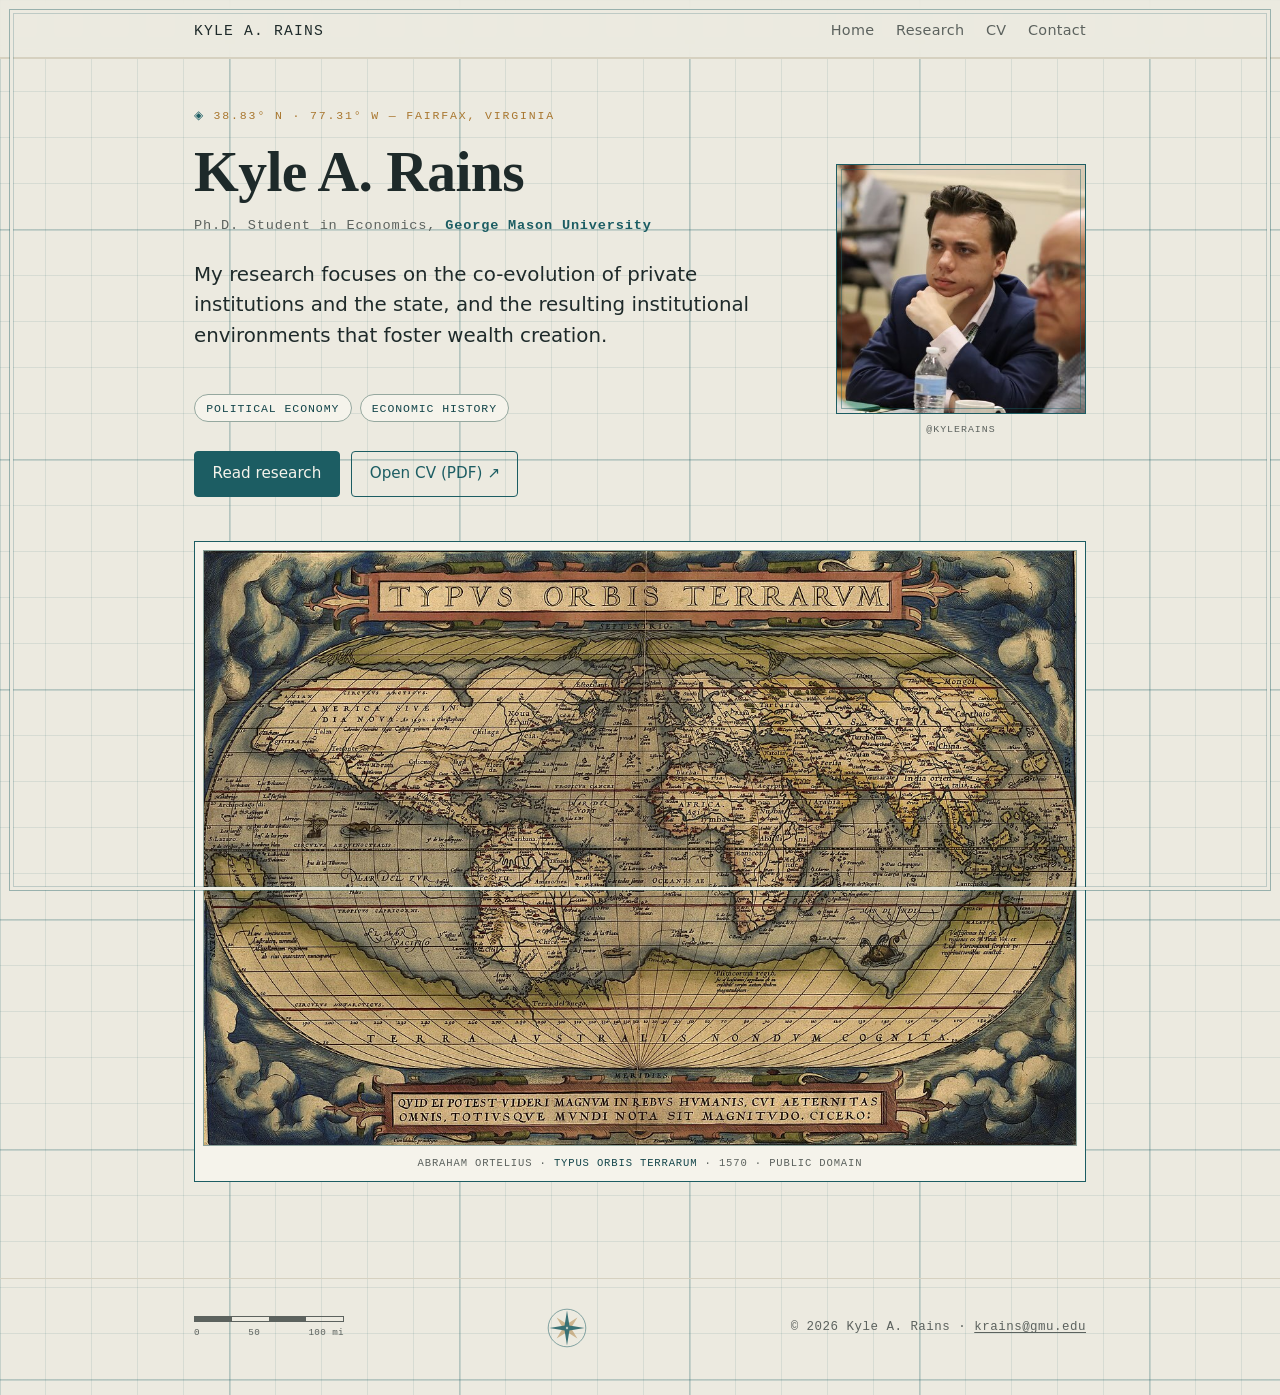
==== index.html @ bfa91903 "Kyle A. Rains website: cartographic multi-page site with Ortelius map" ====
<!DOCTYPE html>
<html lang="en">
<head>
  <meta charset="UTF-8">
  <meta name="viewport" content="width=device-width, initial-scale=1.0">
  <title>Kyle A. Rains</title>
  <meta name="description" content="Kyle A. Rains is a PhD student in economics at George Mason University studying political economy and economic history — the co-evolution of private institutions and the state.">
  <link rel="stylesheet" href="/style.css">
</head>
<body>

  <header class="site-header">
    <div class="wrap">
      <nav class="nav" aria-label="Primary">
        <a class="brand" href="/">Kyle&nbsp;A.&nbsp;Rains</a>
        <ul class="nav-links">
          <li><a href="/" aria-current="page">Home</a></li>
          <li><a href="/research">Research</a></li>
          <li><a href="/cv">CV</a></li>
          <li><a href="/contact">Contact</a></li>
        </ul>
      </nav>
    </div>
  </header>

  <main>
    <div class="wrap">
      <section class="hero">
        <div class="hero-intro">
          <div class="hero-text">
            <p class="coord">38.83° N · 77.31° W — Fairfax, Virginia</p>
            <h1>Kyle A. Rains</h1>
            <p class="role">Ph.D. Student in Economics, <strong>George Mason University</strong></p>
            <p class="lead">
              My research focuses on the co-evolution of private institutions and the
              state, and the resulting institutional environments that foster wealth creation.
            </p>
            <ul class="fields">
              <li>Political Economy</li>
              <li>Economic History</li>
            </ul>
            <div class="actions">
              <a class="btn btn-primary" href="/research">Read research</a>
              <a class="btn btn-ghost" href="/cv.pdf" target="_blank" rel="noopener">Open CV (PDF) ↗</a>
            </div>
          </div>
          <div class="hero-media">
            <div class="portrait-frame">
              <img src="/portrait.jpg" alt="Portrait of Kyle A. Rains" width="250" height="250">
            </div>
            <p class="portrait-cap">@KyleRains</p>
          </div>
        </div>

        <div class="mapbanner">
          <figure class="mapfig">
            <img src="/map.jpg" alt="Abraham Ortelius, Typus Orbis Terrarum, a 1570 world map" width="1280" height="872" loading="lazy">
            <figcaption>Abraham Ortelius · <span>Typus Orbis Terrarum</span> · 1570 · Public domain</figcaption>
          </figure>
        </div>
      </section>
    </div>
  </main>

  <footer class="site-footer">
    <div class="wrap">
      <div class="scalebar" aria-hidden="true">
        <div class="bar"><span></span><span></span><span></span><span></span></div>
        <div class="ticks"><span>0</span><span>50</span><span>100&nbsp;mi</span></div>
      </div>
      <svg class="rose" viewBox="0 0 100 100" role="img" aria-label="Compass rose">
        <circle cx="50" cy="50" r="47" fill="none" stroke="currentColor" stroke-width="1.5"></circle>
        <polygon points="76,24 60,50 76,76 50,60 24,76 40,50 24,24 50,40" fill="#A9772F" fill-opacity="0.55"></polygon>
        <polygon points="50,6 56,44 94,50 56,56 50,94 44,56 6,50 44,44" fill="currentColor"></polygon>
        <circle cx="50" cy="50" r="3" fill="#ECEAE0" stroke="currentColor" stroke-width="0.8"></circle>
      </svg>
      <span>© 2026 Kyle A. Rains · <a href="mailto:krains@gmu.edu">krains@gmu.edu</a></span>
    </div>
  </footer>

</body>
</html>
---- style.css ----
/* ============================================================
   Kyle A. Rains — cartographic theme
   A deliberately single, light "survey map" look:
   parchment ground, faint coordinate graticule, teal ink,
   monospace map labels. Edit colors/type in the tokens below.
   ============================================================ */

:root {
  /* palette — aged survey map */
  --paper:      #ECEAE0;   /* parchment ground              */
  --surface:    #F5F3EB;   /* raised panels                 */
  --ink:        #1E2A2A;   /* dark teal-charcoal text       */
  --muted:      #5C625E;   /* secondary text                */
  --line:       #D6D1C0;   /* contour hairlines             */
  --teal:       #1C5D63;   /* primary ink (links, headings) */
  --teal-deep:  #14464B;
  --sea:        #3E7C83;   /* lighter teal (hover)          */
  --brass:      #A9772F;   /* compass / marker accent       */
  --grid:       rgba(28, 93, 99, 0.10);   /* graticule lines */
  --grid-major: rgba(28, 93, 99, 0.18);

  --font-serif: "Iowan Old Style", "Palatino Linotype", Palatino,
                "Book Antiqua", Georgia, serif;
  --font-sans:  system-ui, -apple-system, "Segoe UI", Roboto,
                Helvetica, Arial, sans-serif;
  --font-mono:  ui-monospace, "Cascadia Code", "Cascadia Mono",
                Consolas, "SFMono-Regular", Menlo, monospace;

  --measure: 66ch;
  --radius: 4px;
}

* { box-sizing: border-box; }

html {
  -webkit-text-size-adjust: 100%;
  color-scheme: light;   /* committed single (map) theme */
  scroll-behavior: smooth;
  scroll-padding-top: 5rem;
}
@media (prefers-reduced-motion: reduce) { html { scroll-behavior: auto; } }

body {
  margin: 0;
  color: var(--ink);
  font-family: var(--font-sans);
  font-size: 1.0625rem;
  line-height: 1.65;
  -webkit-font-smoothing: antialiased;
  text-rendering: optimizeLegibility;

  /* coordinate graticule over parchment */
  background-color: var(--paper);
  background-image:
    linear-gradient(var(--grid) 1px, transparent 1px),
    linear-gradient(90deg, var(--grid) 1px, transparent 1px),
    linear-gradient(var(--grid-major) 1.5px, transparent 1.5px),
    linear-gradient(90deg, var(--grid-major) 1.5px, transparent 1.5px);
  background-size: 46px 46px, 46px 46px, 230px 230px, 230px 230px;
  background-position: -1px -1px;
}

/* map "neatline" frame around the whole page */
body::after {
  content: ""; position: fixed; inset: 9px; pointer-events: none; z-index: 40;
  border: 1px solid color-mix(in srgb, var(--teal) 40%, transparent);
  box-shadow: inset 0 0 0 3px var(--paper),
              inset 0 0 0 4px color-mix(in srgb, var(--teal) 22%, transparent);
}
@media (max-width: 640px) { body::after { inset: 5px; } }

.wrap { width: 100%; max-width: 940px; margin: 0 auto; padding: 0 1.5rem; }

/* ---- map-label helpers ---- */
.coord {
  font-family: var(--font-mono);
  text-transform: uppercase;
  letter-spacing: 0.16em;
  font-size: 0.72rem;
  color: var(--brass);
  margin: 0 0 0.9rem;
}
.coord::before { content: "◈ "; color: var(--teal); }

/* ---- header / nav ---- */
.site-header {
  position: sticky; top: 0; z-index: 20;
  background: color-mix(in srgb, var(--paper) 90%, transparent);
  backdrop-filter: saturate(140%) blur(6px);
  border-bottom: 1px solid var(--line);
  box-shadow: 0 1px 0 var(--line);   /* double neatline */
}
.nav {
  display: flex; align-items: baseline; justify-content: space-between;
  flex-wrap: wrap; gap: 0.4rem 1.25rem; padding: 0.95rem 0 0.85rem;
}
.brand {
  font-family: var(--font-mono);
  font-size: 0.92rem; letter-spacing: 0.08em; text-transform: uppercase;
  color: var(--ink); text-decoration: none; white-space: nowrap;
}
.brand:hover { color: var(--teal); }
.nav-links { display: flex; flex-wrap: wrap; gap: 0.2rem 1.35rem; list-style: none; margin: 0; padding: 0; }
.nav-links a {
  color: var(--muted); text-decoration: none; font-size: 0.9rem;
  letter-spacing: 0.02em; padding-bottom: 2px;
  border-bottom: 1.5px solid transparent; transition: color .15s, border-color .15s;
}
.nav-links a:hover { color: var(--ink); border-bottom-color: var(--brass); }

/* ---- sections ---- */
main { padding: 0 0 4rem; }
.section { padding: 3.4rem 0; border-top: 1px dashed color-mix(in srgb, var(--teal) 30%, var(--line)); }
.section:first-of-type { border-top: none; }

h1, h2, h3 { font-family: var(--font-serif); color: var(--ink); font-weight: 600; line-height: 1.14; text-wrap: balance; }
h1 { font-size: clamp(2.4rem, 6vw, 3.6rem); margin: 0 0 0.6rem; letter-spacing: -0.01em; }
h2 { font-size: 1.65rem; margin: 0 0 1.2rem; }
h3 { font-size: 1.12rem; margin: 1.6rem 0 0.3rem; }

p { max-width: var(--measure); margin: 0 0 1.05rem; }
a { color: var(--teal); text-decoration-thickness: 1px; text-underline-offset: 2px; }
a:hover { color: var(--sea); }
.lead { font-size: 1.24rem; line-height: 1.55; color: var(--ink); max-width: var(--measure); }

/* ---- hero ---- */
.hero { padding: 3rem 0 2rem; }
.hero-intro { display: grid; grid-template-columns: 1fr; gap: 2rem; align-items: center; }
@media (min-width: 760px) { .hero-intro { grid-template-columns: 1fr 250px; gap: 3rem; } }
.hero .role {
  font-family: var(--font-mono); font-size: 0.85rem; letter-spacing: 0.06em;
  color: var(--muted); margin: 0 0 1.4rem;
}
.hero .role strong { color: var(--teal); font-weight: 600; }
.fields {
  display: inline-flex; flex-wrap: wrap; gap: 0.5rem; margin: 1.6rem 0 0;
  padding: 0; list-style: none;
}
.fields li {
  font-family: var(--font-mono); font-size: 0.72rem; letter-spacing: 0.08em;
  text-transform: uppercase; color: var(--teal-deep);
  border: 1px solid color-mix(in srgb, var(--teal) 35%, var(--line));
  border-radius: 100px; padding: 0.22rem 0.7rem; background: var(--surface);
}

/* framed portrait (map inset) */
.hero-media { justify-self: end; width: 100%; max-width: 250px; }
@media (max-width: 759px) { .hero-media { justify-self: start; order: -1; max-width: 200px; } }
.portrait-frame { position: relative; }
.portrait-frame img { width: 100%; aspect-ratio: 1 / 1; object-fit: cover; display: block; border: 1px solid var(--teal); }
.portrait-frame::after { content: ""; position: absolute; inset: 5px; border: 1px solid color-mix(in srgb, var(--teal) 45%, transparent); pointer-events: none; }
.portrait-cap { font-family: var(--font-mono); font-size: 0.62rem; letter-spacing: 0.1em; text-transform: uppercase; color: var(--muted); text-align: center; margin: 0.5rem 0 0; }

/* the real map — featured banner */
.mapbanner { margin: 2.8rem 0 0; }
.mapfig { position: relative; margin: 0; padding: 8px; background: var(--surface); border: 1px solid var(--teal); }
.mapfig img { display: block; width: 100%; height: auto; border: 1px solid color-mix(in srgb, var(--teal) 40%, var(--line)); }
.mapfig figcaption {
  font-family: var(--font-mono); font-size: 0.66rem; letter-spacing: 0.08em;
  text-transform: uppercase; color: var(--muted); text-align: center; margin-top: 9px;
}
.mapfig figcaption span { color: var(--teal-deep); }

.actions { display: flex; flex-wrap: wrap; gap: 0.7rem; margin-top: 1.8rem; }
.btn {
  display: inline-flex; align-items: center; gap: 0.45rem;
  padding: 0.58rem 1.1rem; border-radius: var(--radius); font-size: 0.95rem;
  text-decoration: none; border: 1px solid var(--teal); transition: background .15s, color .15s;
}
.btn-primary { background: var(--teal); color: var(--surface); }
.btn-primary:hover { background: var(--teal-deep); color: var(--surface); }
.btn-ghost { color: var(--teal); background: transparent; }
.btn-ghost:hover { background: color-mix(in srgb, var(--teal) 10%, transparent); color: var(--teal-deep); }

/* ---- research / publication entries ---- */
.pub-list { list-style: none; margin: 0; padding: 0; }
.pub { padding: 1.15rem 0; border-top: 1px dotted var(--line); }
.pub:first-child { border-top: none; }
.pub-title { font-family: var(--font-serif); font-size: 1.1rem; margin: 0 0 0.3rem; color: var(--ink); }
.pub-meta { color: var(--muted); font-size: 0.92rem; margin: 0; }
.pub-meta em { color: var(--teal-deep); font-style: italic; }
.tag {
  display: inline-block; font-family: var(--font-mono);
  font-size: 0.66rem; letter-spacing: 0.08em; text-transform: uppercase;
  color: var(--brass); border: 1px solid color-mix(in srgb, var(--brass) 40%, var(--line));
  border-radius: 100px; padding: 0.08rem 0.55rem; margin-left: 0.5rem; vertical-align: 0.12em;
}

.subhead {
  font-family: var(--font-mono); text-transform: uppercase; letter-spacing: 0.12em;
  font-size: 0.74rem; color: var(--teal-deep); margin: 2rem 0 0.4rem; font-weight: 600;
}
.subhead:first-of-type { margin-top: 0.5rem; }

/* ---- CV rows ---- */
.cv-row {
  display: grid; grid-template-columns: 1fr; gap: 0.1rem 1.5rem;
  padding: 0.8rem 0; border-top: 1px dotted var(--line);
}
.cv-row:first-of-type { border-top: none; }
@media (min-width: 620px) { .cv-row { grid-template-columns: 1fr 11rem; } }
.cv-detail strong { font-weight: 600; }
.cv-detail span { color: var(--muted); display: block; font-size: 0.95rem; }
.cv-date {
  font-family: var(--font-mono); font-size: 0.82rem; color: var(--muted);
  font-variant-numeric: tabular-nums;
}
@media (min-width: 620px) { .cv-date { text-align: right; } }
.skills { font-family: var(--font-mono); font-size: 0.92rem; color: var(--ink); }

/* ---- contact ---- */
.contact-grid { display: grid; grid-template-columns: 1fr; gap: 1rem 2rem; margin-top: 1.4rem; }
@media (min-width: 560px) { .contact-grid { grid-template-columns: repeat(2, 1fr); } }
.contact-card { border: 1px solid var(--line); border-radius: var(--radius); padding: 1rem 1.15rem; background: var(--surface); }
.contact-card .label {
  font-family: var(--font-mono); text-transform: uppercase; letter-spacing: 0.1em;
  font-size: 0.68rem; color: var(--muted); margin: 0 0 0.3rem;
}
.contact-card a, .contact-card p { margin: 0; word-break: break-word; }

/* ---- footer ---- */
.site-footer {
  border-top: 1px solid var(--line); color: var(--muted);
  font-family: var(--font-mono); font-size: 0.78rem; letter-spacing: 0.04em;
  padding: 1.8rem 0 3rem;
}
.site-footer .wrap { display: flex; flex-wrap: wrap; gap: 0.9rem 1.5rem; justify-content: space-between; align-items: center; }
.site-footer a { color: var(--muted); }
.site-footer a:hover { color: var(--teal); }

/* map scale bar + compass motif */
.scalebar { display: flex; flex-direction: column; gap: 3px; }
.scalebar .bar { display: flex; width: 150px; height: 6px; border: 1px solid var(--muted); }
.scalebar .bar span { flex: 1; }
.scalebar .bar span:nth-child(odd) { background: var(--muted); }
.scalebar .ticks { display: flex; justify-content: space-between; width: 150px; font-size: 0.58rem; letter-spacing: 0.04em; }
.rose { width: 40px; height: 40px; color: var(--teal); opacity: 0.85; flex: none; }

/* ---- accessibility ---- */
a:focus-visible, .btn:focus-visible { outline: 2px solid var(--teal); outline-offset: 3px; border-radius: 3px; }
@media (prefers-reduced-motion: reduce) { * { transition: none !important; } }
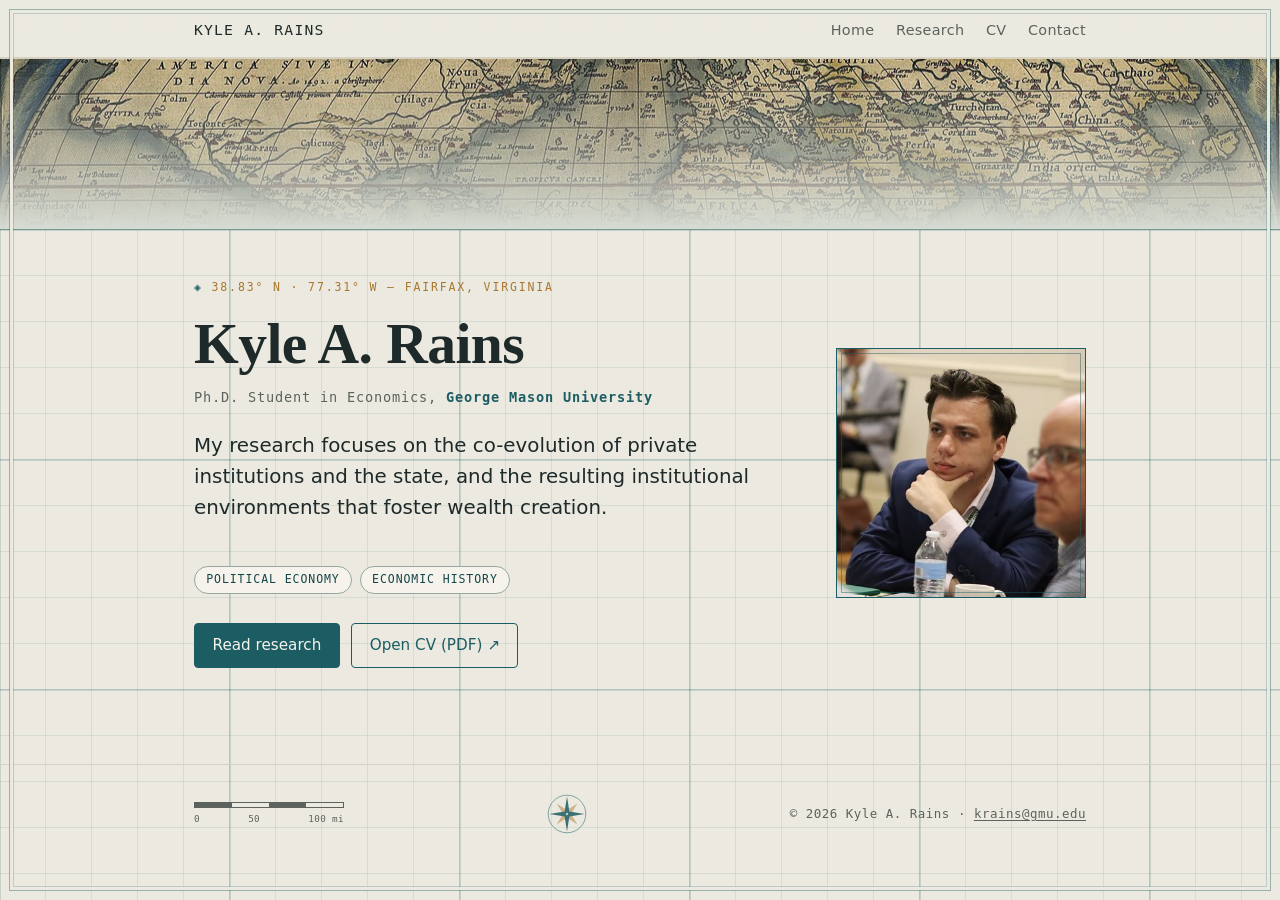
==== commit 3a4322c3: "Map as faded top strip (masthead) on every page; remove standalone map & photo caption" ====
--- a/index.html
+++ b/index.html
@@ -22,6 +22,8 @@
       </nav>
     </div>
   </header>
+
+  <div class="masthead" role="img" aria-label="Detail from Abraham Ortelius's 1570 world map, Typus Orbis Terrarum" title="Abraham Ortelius, Typus Orbis Terrarum (1570) · public domain"></div>
 
   <main>
     <div class="wrap">
@@ -48,15 +50,7 @@
             <div class="portrait-frame">
               <img src="/portrait.jpg" alt="Portrait of Kyle A. Rains" width="250" height="250">
             </div>
-            <p class="portrait-cap">@KyleRains</p>
           </div>
-        </div>
-
-        <div class="mapbanner">
-          <figure class="mapfig">
-            <img src="/map.jpg" alt="Abraham Ortelius, Typus Orbis Terrarum, a 1570 world map" width="1280" height="872" loading="lazy">
-            <figcaption>Abraham Ortelius · <span>Typus Orbis Terrarum</span> · 1570 · Public domain</figcaption>
-          </figure>
         </div>
       </section>
     </div>
--- a/style.css
+++ b/style.css
@@ -151,15 +151,16 @@
 .portrait-frame::after { content: ""; position: absolute; inset: 5px; border: 1px solid color-mix(in srgb, var(--teal) 45%, transparent); pointer-events: none; }
 .portrait-cap { font-family: var(--font-mono); font-size: 0.62rem; letter-spacing: 0.1em; text-transform: uppercase; color: var(--muted); text-align: center; margin: 0.5rem 0 0; }
 
-/* the real map — featured banner */
-.mapbanner { margin: 2.8rem 0 0; }
-.mapfig { position: relative; margin: 0; padding: 8px; background: var(--surface); border: 1px solid var(--teal); }
-.mapfig img { display: block; width: 100%; height: auto; border: 1px solid color-mix(in srgb, var(--teal) 40%, var(--line)); }
-.mapfig figcaption {
-  font-family: var(--font-mono); font-size: 0.66rem; letter-spacing: 0.08em;
-  text-transform: uppercase; color: var(--muted); text-align: center; margin-top: 9px;
-}
-.mapfig figcaption span { color: var(--teal-deep); }
+/* the real map — a faded strip across the top of every page */
+.masthead {
+  height: 172px;
+  background:
+    linear-gradient(color-mix(in srgb, var(--teal) 10%, transparent), color-mix(in srgb, var(--teal) 10%, transparent)),
+    linear-gradient(to bottom, transparent 0%, color-mix(in srgb, var(--paper) 45%, transparent) 55%, var(--paper) 100%),
+    var(--masthead-img, url("/map.jpg")) center 32% / cover no-repeat;
+  border-bottom: 1px solid color-mix(in srgb, var(--teal) 50%, var(--line));
+}
+@media (max-width: 640px) { .masthead { height: 108px; } }
 
 .actions { display: flex; flex-wrap: wrap; gap: 0.7rem; margin-top: 1.8rem; }
 .btn {
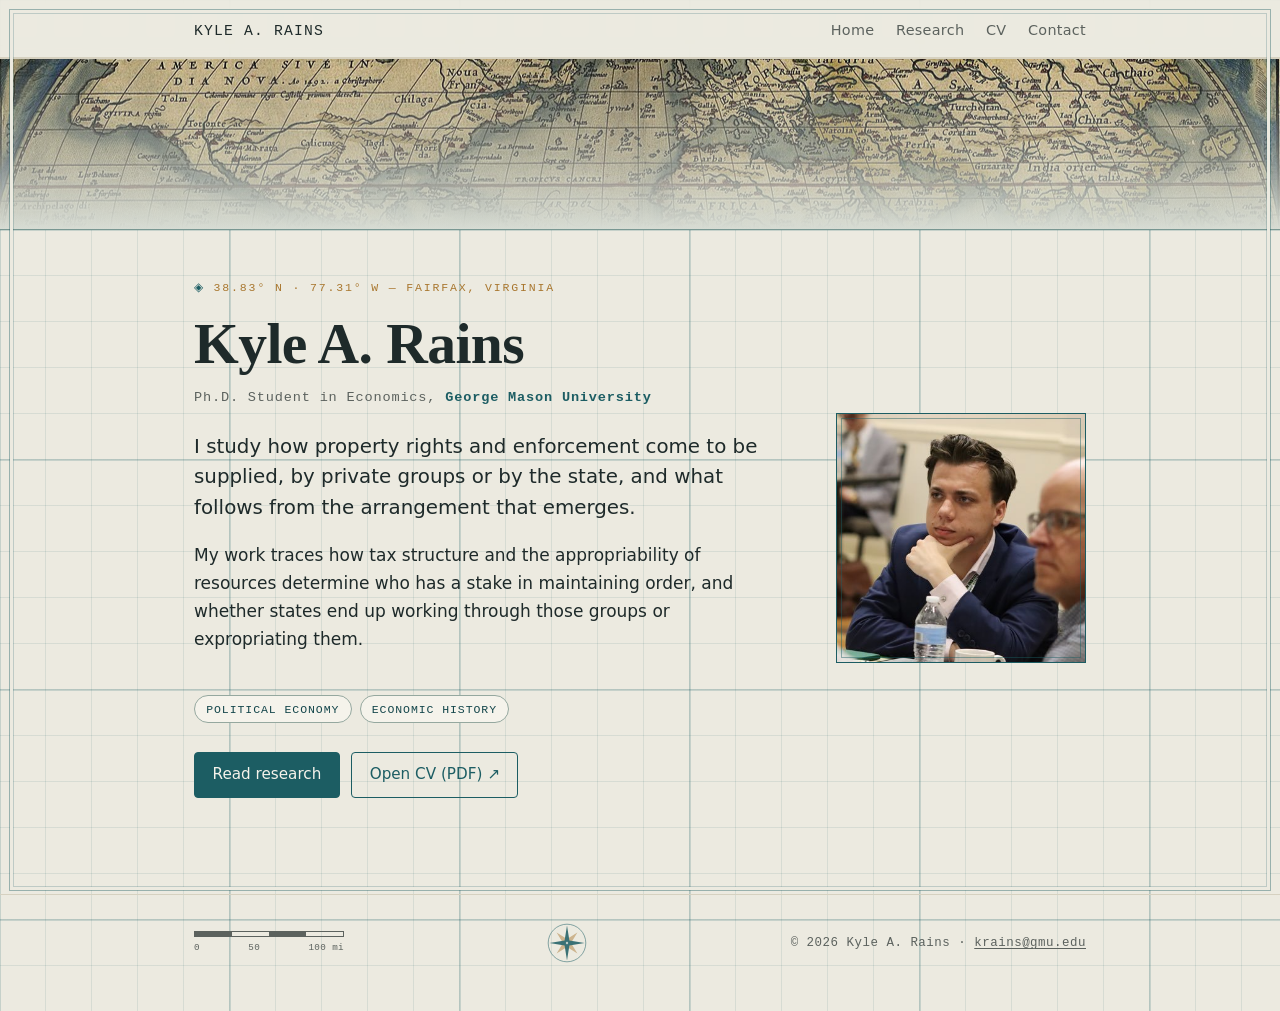
==== commit 7ff27098: "Update bio (property rights, enforcement, state capacity); research page = papers only" ====
--- a/index.html
+++ b/index.html
@@ -4,7 +4,7 @@
   <meta charset="UTF-8">
   <meta name="viewport" content="width=device-width, initial-scale=1.0">
   <title>Kyle A. Rains</title>
-  <meta name="description" content="Kyle A. Rains is a PhD student in economics at George Mason University studying political economy and economic history — the co-evolution of private institutions and the state.">
+  <meta name="description" content="Kyle A. Rains is a PhD student in economics at George Mason University studying political economy and economic history — how property rights and enforcement are supplied by private groups or the state, and what follows.">
   <link rel="stylesheet" href="/style.css">
 </head>
 <body>
@@ -34,8 +34,13 @@
             <h1>Kyle A. Rains</h1>
             <p class="role">Ph.D. Student in Economics, <strong>George Mason University</strong></p>
             <p class="lead">
-              My research focuses on the co-evolution of private institutions and the
-              state, and the resulting institutional environments that foster wealth creation.
+              I study how property rights and enforcement come to be supplied, by private
+              groups or by the state, and what follows from the arrangement that emerges.
+            </p>
+            <p>
+              My work traces how tax structure and the appropriability of resources determine
+              who has a stake in maintaining order, and whether states end up working through
+              those groups or expropriating them.
             </p>
             <ul class="fields">
               <li>Political Economy</li>
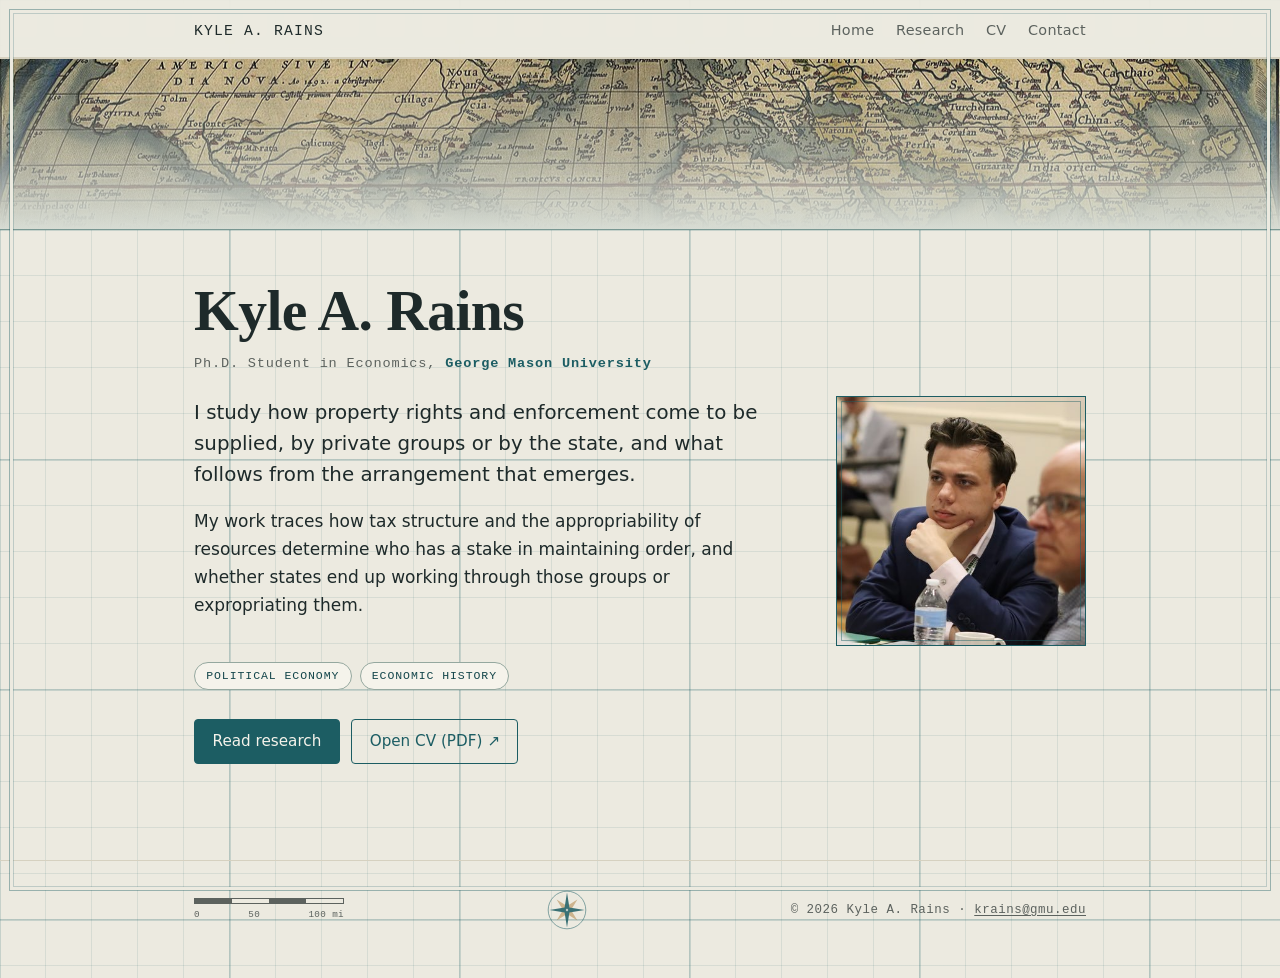
==== commit 7751249e: "Remove hero coordinates; simplify hero layout; cache-bust stylesheet" ====
--- a/index.html
+++ b/index.html
@@ -5,7 +5,7 @@
   <meta name="viewport" content="width=device-width, initial-scale=1.0">
   <title>Kyle A. Rains</title>
   <meta name="description" content="Kyle A. Rains is a PhD student in economics at George Mason University studying political economy and economic history — how property rights and enforcement are supplied by private groups or the state, and what follows.">
-  <link rel="stylesheet" href="/style.css">
+  <link rel="stylesheet" href="/style.css?v=2">
 </head>
 <body>
 
@@ -29,8 +29,12 @@
     <div class="wrap">
       <section class="hero">
         <div class="hero-intro">
+          <div class="hero-media">
+            <div class="portrait-frame">
+              <img src="/portrait.jpg" alt="Portrait of Kyle A. Rains" width="250" height="250">
+            </div>
+          </div>
           <div class="hero-text">
-            <p class="coord">38.83° N · 77.31° W — Fairfax, Virginia</p>
             <h1>Kyle A. Rains</h1>
             <p class="role">Ph.D. Student in Economics, <strong>George Mason University</strong></p>
             <p class="lead">
@@ -49,11 +53,6 @@
             <div class="actions">
               <a class="btn btn-primary" href="/research">Read research</a>
               <a class="btn btn-ghost" href="/cv.pdf" target="_blank" rel="noopener">Open CV (PDF) ↗</a>
-            </div>
-          </div>
-          <div class="hero-media">
-            <div class="portrait-frame">
-              <img src="/portrait.jpg" alt="Portrait of Kyle A. Rains" width="250" height="250">
             </div>
           </div>
         </div>
--- a/style.css
+++ b/style.css
@@ -125,8 +125,22 @@
 
 /* ---- hero ---- */
 .hero { padding: 3rem 0 2rem; }
-.hero-intro { display: grid; grid-template-columns: 1fr; gap: 2rem; align-items: center; }
-@media (min-width: 760px) { .hero-intro { grid-template-columns: 1fr 250px; gap: 3rem; } }
+.hero-intro {
+  display: grid;
+  grid-template-columns: 1fr;
+  grid-template-areas: "media" "text";
+  gap: 1.6rem;
+  align-items: start;
+}
+.hero-text { grid-area: text; }
+@media (min-width: 760px) {
+  .hero-intro {
+    grid-template-columns: 1fr 250px;
+    grid-template-areas: "text media";
+    column-gap: 3rem;
+    align-items: center;
+  }
+}
 .hero .role {
   font-family: var(--font-mono); font-size: 0.85rem; letter-spacing: 0.06em;
   color: var(--muted); margin: 0 0 1.4rem;
@@ -144,8 +158,8 @@
 }
 
 /* framed portrait (map inset) */
-.hero-media { justify-self: end; width: 100%; max-width: 250px; }
-@media (max-width: 759px) { .hero-media { justify-self: start; order: -1; max-width: 200px; } }
+.hero-media { grid-area: media; justify-self: start; width: 100%; max-width: 200px; }
+@media (min-width: 760px) { .hero-media { justify-self: end; align-self: center; max-width: 250px; } }
 .portrait-frame { position: relative; }
 .portrait-frame img { width: 100%; aspect-ratio: 1 / 1; object-fit: cover; display: block; border: 1px solid var(--teal); }
 .portrait-frame::after { content: ""; position: absolute; inset: 5px; border: 1px solid color-mix(in srgb, var(--teal) 45%, transparent); pointer-events: none; }
